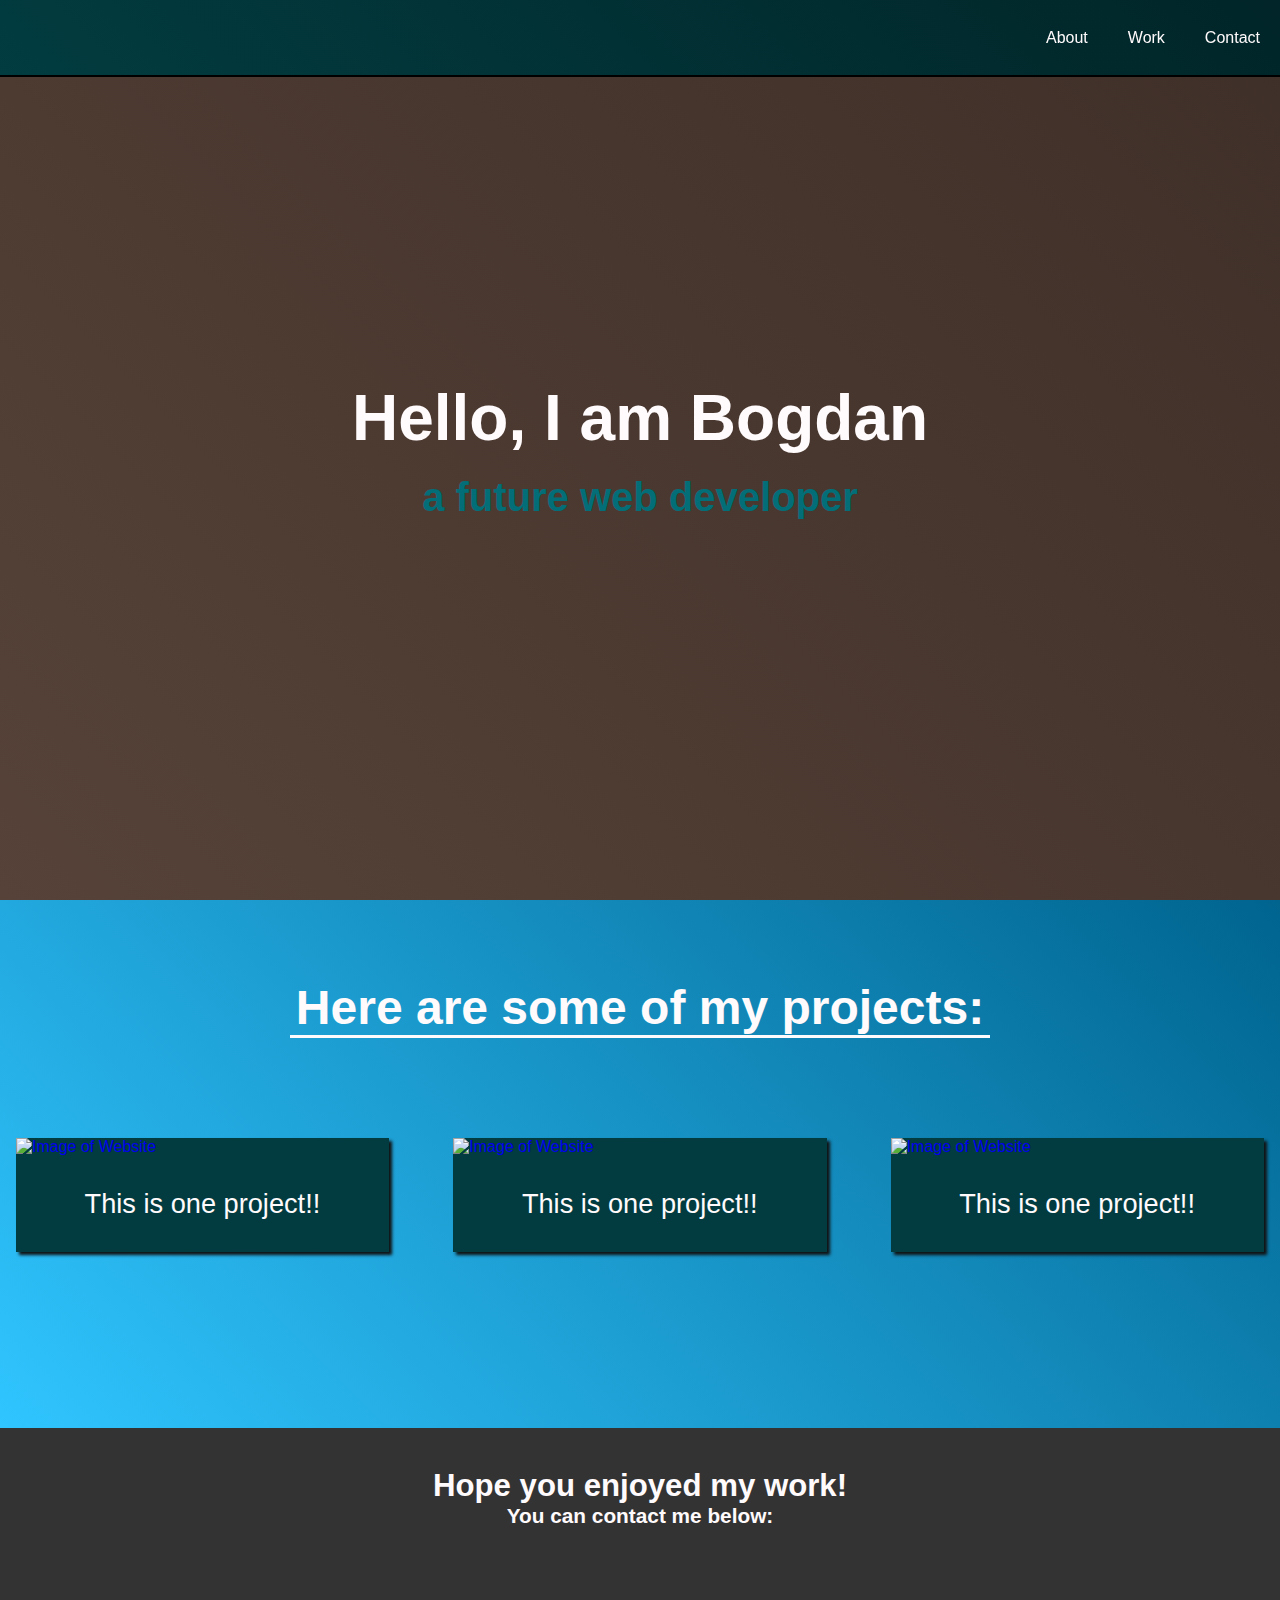
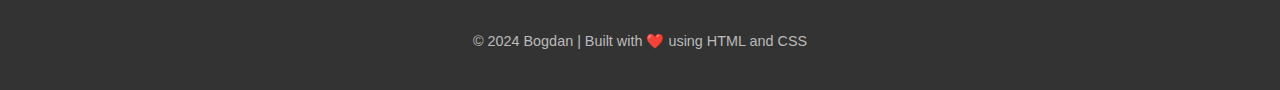
==== index.html @ 57579303 "made main page responsive for mobile" ====
<!DOCTYPE html>

<html lang="en">
  <head>
    <meta charset="utf-8" />
    <meta name="viewport" content="width=device-width, initial-scale=1.0" />
    <title>MyPage</title>
    <link rel="stylesheet" href="styles.css" />
    <link rel="stylesheet" href="assets/css/all.min.css" />
    <link rel="stylesheet" href="assets/css/fontawesome.min.css" />
  </head>
  <body>
    <nav id="navbar" class="navbar">
      <div class="nav-section">
        <a href="#welcome-section">About</a>
      </div>
      <div class="nav-section">
        <a href="#projects">Work</a>
      </div>
      <div class="nav-section">
        <a href="#contact-section">Contact</a>
      </div>
    </nav>
    <section id="welcome-section" class="welcome-section">
      <h1>Hello, I am Bogdan</h1>
      <h2>a future web developer</h2>
    </section>
    <section id="projects" class="project-section">
      <h2 class="project-header">Here are some of my projects:</h2>
      <div class="project-grid">
        <a href="#" class="project-tile">
          <img
            class="project-image"
            src="https://cdn.freecodecamp.org/testable-projects-fcc/images/tribute.jpg"
            alt="Image of Website"
          />
          <p class="project-text">
            <span class="code"> /* </span> This is one project!!
            <span class="code"> */ </span>
          </p>
        </a>
        <a href="#" class="project-tile">
          <img
            class="project-image"
            src="https://cdn.freecodecamp.org/testable-projects-fcc/images/tribute.jpg"
            alt="Image of Website"
          />
          <p class="project-text">
            <span class="code"> /* </span> This is one project!!
            <span class="code"> */ </span>
          </p>
        </a>
        <a href="#" class="project-tile">
          <img
            class="project-image"
            src="https://cdn.freecodecamp.org/testable-projects-fcc/images/tribute.jpg"
            alt="Image of Website"
          />
          <p class="project-text">
            <span class="code"> /* </span> This is one project!!
            <span class="code"> */ </span>
          </p>
        </a>
      </div>
    </section>
    <section id="contact-section" class="contact-section">
      <div class="contact-header">
        <h2>Hope you enjoyed my work!</h2>
        <h4>You can contact me below:</h4>
      </div>
      <div class="contact-links">
        <a
          href="https://github.com/suddeNslow"
          id="profile-link"
          target="_blank"
          ><i class="fa-brands fa-github"></i>
        </a>
        <a
          href="https://www.facebook.com/valceanu.bogdan.9"
          id="profile-link"
          target="_blank"
          ><i class="fa-brands fa-facebook"></i>
        </a>
        <a
          href="https://www.linkedin.com/in/bogdan-gabriel-valceanu-432ab8338/"
          id="profile-link"
          target="_blank"
          ><i class="fa-brands fa-linkedin"></i>
        </a>
        <button id="profile-link" class="tooltip" tabindex="0">
          <i class="fa-brands fa-discord"></i>
          <span class="tooltip-text" tabindex="0"
            >Add me on Discord: <br />
            suddenslow</span
          >
        </button>
      </div>
      <div class="footer-text">
        <p>&copy; 2024 Bogdan | Built with ❤️ using HTML and CSS</p>
      </div>
    </section>
  </body>
</html>
---- styles.css ----
* {
  padding: 0;
  margin: 0;
  font-family: "Franklin Gothic Medium", "Arial Narrow", Arial, sans-serif;
}

:root {
  --nav-color: #023c40;
  --nav-color-gradient: #012528;
  --welcome-color: #564238;
  --welcome-color-gradient: #3e2f28;
  --background-color: #30c5ff;
  --background-color-gradient: #00648f;
  --text-color: #fffafb;
  --footer-color: #333333;
  --hover-color: #ff7f50;
}

/*Navbar section*/

.navbar {
  /*Display stuff*/
  display: flex;
  align-items: center;
  justify-content: end;
  /*Positioning stuff*/
  position: fixed;
  left: 0;
  top: 0;
  /*Box model stuff*/
  width: 100%;
  height: 75px;
  background: linear-gradient(
    45deg,
    var(--nav-color),
    var(--nav-color-gradient)
  );
  box-shadow: 0 2px 0 #000000;
}

.nav-section {
  height: 100%;
}

.navbar a {
  display: flex;
  align-items: center;
  justify-content: center;
  height: 100%;
  padding: 0 20px;
  text-decoration: none;
  color: var(--text-color);
}

.navbar a:hover {
  background-color: #036e77;
}

/*Welcome section*/

.welcome-section {
  display: flex;
  flex-direction: column;
  justify-content: center;
  align-items: center;
  height: 100svh;
  color: var(--text-color);
  background: linear-gradient(
    45deg,
    var(--welcome-color),
    var(--welcome-color-gradient)
  );
}

.welcome-section h1 {
  font-size: 4rem;
  margin: 10px 0;
  text-align: center;
}

.welcome-section h2 {
  font-size: 2.5rem;
  text-align: center;
  margin: 10px 0;
  color: #036e77;
}

/*Project section*/

.project-section {
  display: flex;
  flex-direction: column;
  justify-content: center;
  align-items: center;
  padding: 5rem 1rem;
  background: linear-gradient(
    45deg,
    var(--background-color),
    var(--background-color-gradient)
  );
}

.project-header {
  font-size: 3rem;
  max-width: 700px;
  margin-bottom: 100px;
  border-bottom: 0.2rem solid var(--text-color);
  color: var(--text-color);
  text-align: center;
  width: 100%;
}

.project-grid {
  display: grid;
  grid-template-columns: repeat(auto-fit, minmax(320px, 1fr));
  grid-gap: 4rem;
  width: 100%;
  max-width: 1280px;
  margin: 0 auto;
  margin-bottom: 6rem;
}

.project-tile {
  background-color: var(--nav-color);
  text-decoration: none;
  box-shadow: 3px 3px 3px #111111;
}

.project-image {
  height: calc(100% - 7rem);
  width: 100%;
  object-fit: cover;
}

.project-text {
  font-size: 1.7rem;
  padding: 2rem 0.5rem;
  color: var(--text-color);
  text-align: center;
}

.code {
  color: var(--nav-color);
  transition: color 0.3s ease-out;
}

.project-tile:hover .code {
  color: var(--hover-color);
}

/* Contact Section (Footer) */
.contact-section {
  background-color: var(--footer-color);
  color: var(--text-color);
  text-align: center;
  padding: 40px 20px;
  font-size: 1.3rem;
}

.contact-links {
  margin-top: 20px;
}

.contact-links #profile-link {
  color: #00bcd4;
  text-decoration: none;
  margin: 0 10px;
  font-size: 2.5rem;
  font-weight: bold;
  transition: color 0.3s ease;
}

.contact-links #profile-link:hover {
  color: var(--hover-color);
}

.footer-text {
  margin-top: 40px;
  font-size: 0.9rem;
  color: #bbb;
}

/* Tooltip Container */
.tooltip {
  position: relative;
  display: inline-block;
  cursor: pointer;
  background: none;
  border: none;
  color: inherit;
}

/* Tooltip Text */
.tooltip .tooltip-text {
  visibility: hidden; /* Hidden by default */
  background-color: #555;
  color: var(--text-color);
  text-align: center;
  cursor: default;
  padding: 5px 15px;
  border-radius: 5px;
  position: absolute;
  top: 100%;
  left: 50%;
  transform: translateX(-50%);
  z-index: 10;
  font-size: 0.9rem;
  opacity: 0; /* Hidden by default */
  transition: opacity 0.3s ease;
  white-space: nowrap;
  pointer-events: auto; /* Allow interaction with the text */
  user-select: text; /* Allow text selection */
}

/* Show Tooltip on Focus or Hover */
.tooltip:focus .tooltip-text,
.tooltip:hover .tooltip-text {
  visibility: visible;
  opacity: 1;
}

/* Allow Focus on Tooltip Text */
.tooltip .tooltip-text:focus {
  outline: none;
  visibility: visible;
  opacity: 1;
}

@media (max-width: 768px) {
  /* Navbar Adjustments */
  .navbar {
    height: 60px;
  }

  .navbar a {
    font-size: 1rem;
    padding: 0 10px;
  }

  /* Welcome Section */

  .welcome-section h1 {
    font-size: 2rem; /* Smaller heading size */
  }

  .welcome-section h2 {
    font-size: 1.2rem; /* Adjust subheading */
  }

  /* Project Section */
  .project-header {
    font-size: 2rem;
    margin-bottom: 50px;
    border-bottom: none;
  }

  .project-grid {
    grid-template-columns: repeat(auto-fit, minmax(240px, 1fr));
    grid-gap: 2rem; /* Smaller gaps */
  }

  .project-tile {
    max-width: 300px;
    margin: 0 auto;
  }

  .project-image {
    height: auto;
    max-height: 200px;
  }

  .project-text {
    font-size: 1rem;
    padding: 1rem;
  }

  .contact-section {
    font-size: 1rem;
    padding: 20px 10px;
  }

  .footer-text {
    font-size: 0.8rem; /* Make footer text smaller */
    margin-top: 25px; /* Adjust spacing */
  }

  .contact-links {
    margin-top: 10px; /* Reduce margin */
  }

  .contact-links #profile-link {
    font-size: 2rem; /* Scale down icon size */
    margin: 0 5px; /* Reduce spacing between icons */
  }

  .tooltip .tooltip-text {
    font-size: 0.8rem; /* Smaller tooltip text */
    padding: 5px; /* Reduce padding */
    white-space: normal; /* Allow wrapping of long text */
  }
}
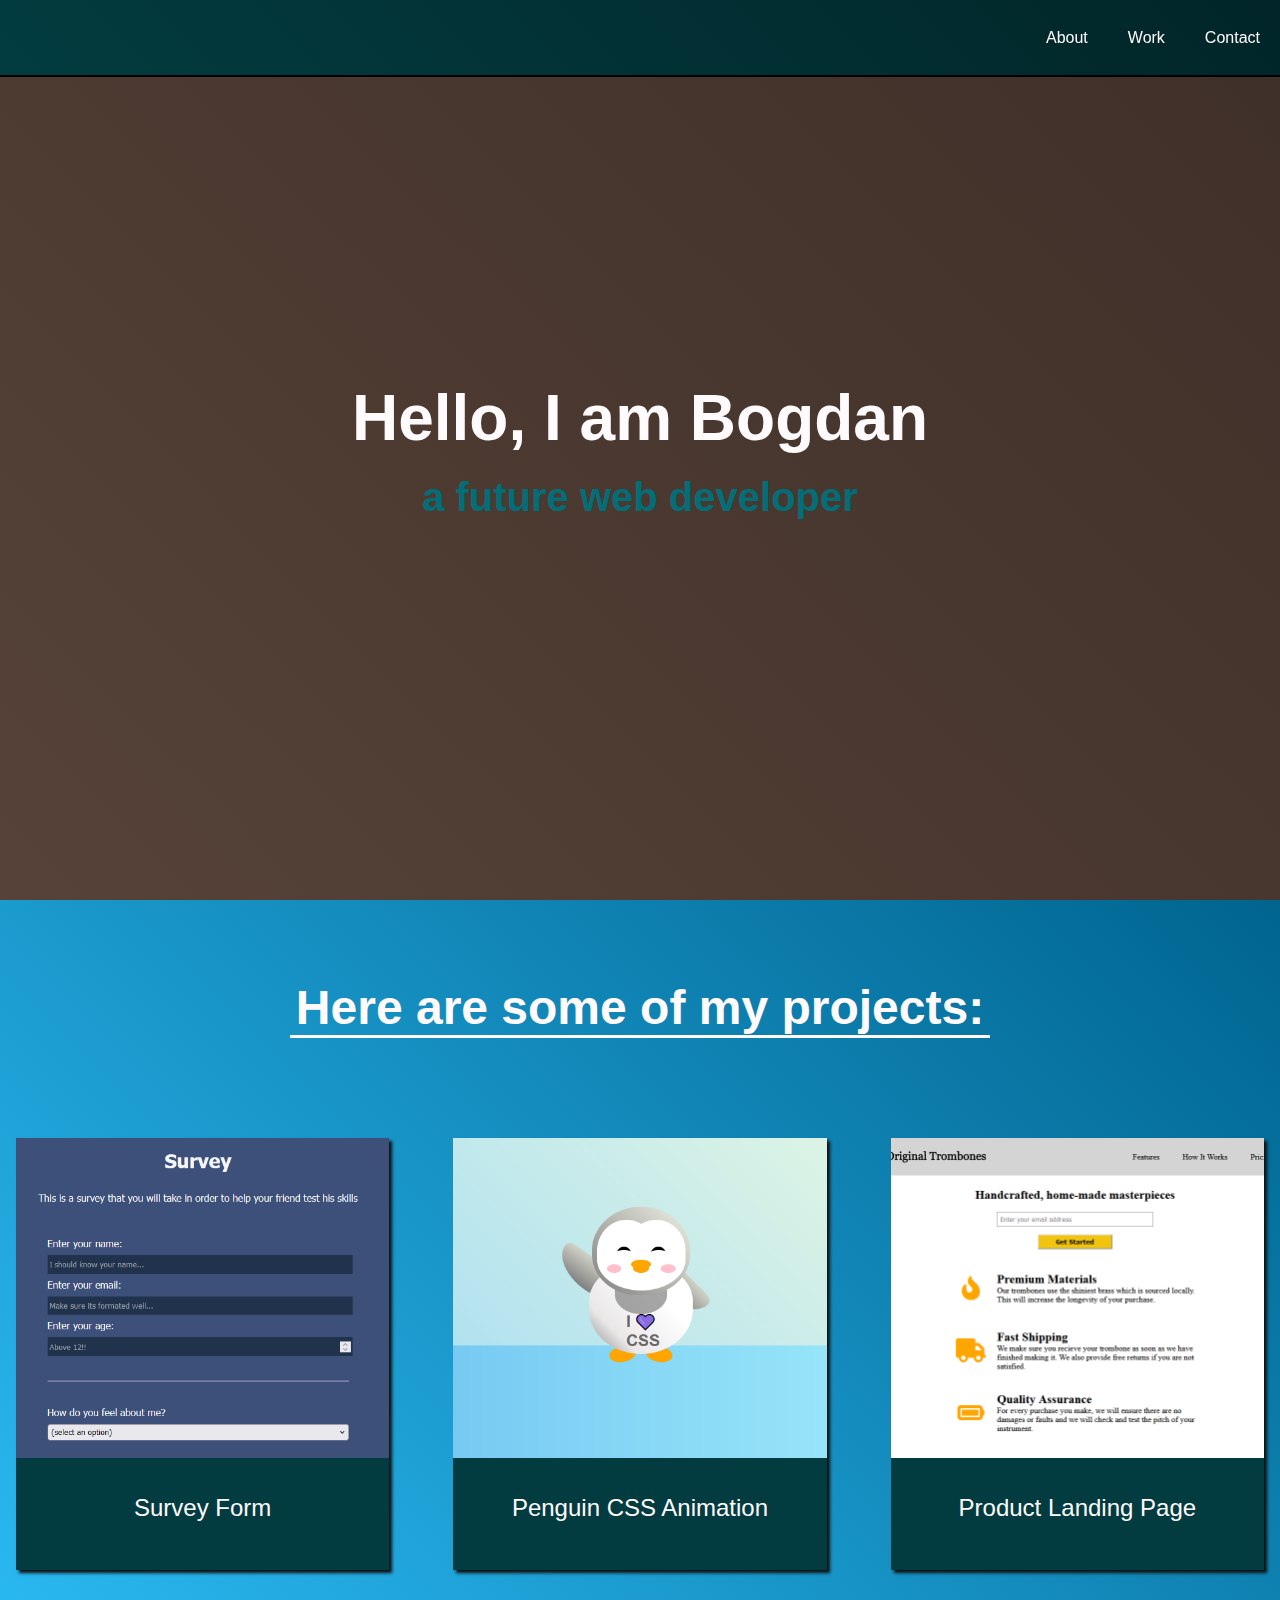
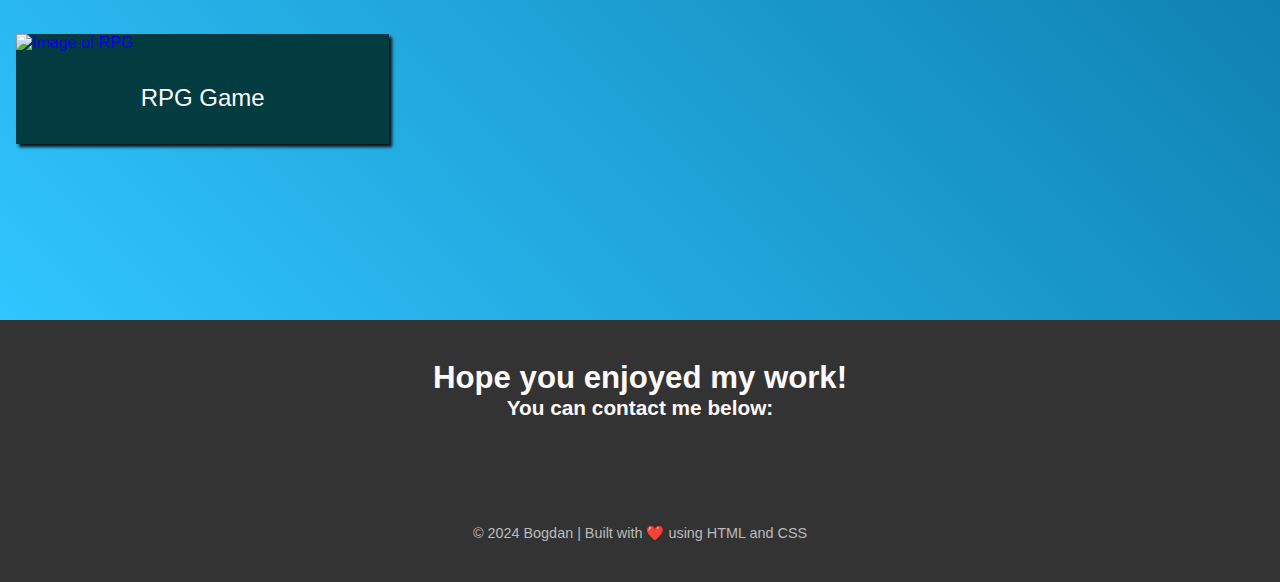
==== commit 1ae5409c: "added RPG" ====
--- a/index.html
+++ b/index.html
@@ -28,36 +28,56 @@
     <section id="projects" class="project-section">
       <h2 class="project-header">Here are some of my projects:</h2>
       <div class="project-grid">
-        <a href="#" class="project-tile">
+        <a
+          href="/Responsive Web Design/1 Survey Form/main.html"
+          class="project-tile"
+        >
           <img
             class="project-image"
-            src="https://cdn.freecodecamp.org/testable-projects-fcc/images/tribute.jpg"
-            alt="Image of Website"
+            src="/Responsive Web Design/1 Survey Form/Survey.PNG"
+            alt="Image of Survey"
           />
           <p class="project-text">
-            <span class="code"> /* </span> This is one project!!
+            <span class="code"> /* </span> Survey Form
             <span class="code"> */ </span>
           </p>
         </a>
-        <a href="#" class="project-tile">
+        <a
+          href="/Responsive Web Design/3 Waving Penguin/index.html"
+          class="project-tile"
+        >
           <img
             class="project-image"
-            src="https://cdn.freecodecamp.org/testable-projects-fcc/images/tribute.jpg"
-            alt="Image of Website"
+            src="/Responsive Web Design/3 Waving Penguin/Penguin.PNG"
+            alt="Image of Penguin CSS"
           />
           <p class="project-text">
-            <span class="code"> /* </span> This is one project!!
+            <span class="code"> /* </span> Penguin CSS Animation
             <span class="code"> */ </span>
           </p>
         </a>
-        <a href="#" class="project-tile">
+        <a
+          href="/Responsive Web Design/4 Product Landing Page/main.html"
+          class="project-tile"
+        >
           <img
             class="project-image"
-            src="https://cdn.freecodecamp.org/testable-projects-fcc/images/tribute.jpg"
-            alt="Image of Website"
+            src="/Responsive Web Design/4 Product Landing Page/Capture.PNG"
+            alt="Image of Landing Page"
           />
           <p class="project-text">
-            <span class="code"> /* </span> This is one project!!
+            <span class="code"> /* </span> Product Landing Page
+            <span class="code"> */ </span>
+          </p>
+        </a>
+        <a href="/JS/1 RPG/index.html" class="project-tile">
+          <img
+            class="project-image"
+            src="/JS/1 RPG/RPG.PNG"
+            alt="Image of RPG"
+          />
+          <p class="project-text">
+            <span class="code"> /* </span> RPG Game
             <span class="code"> */ </span>
           </p>
         </a>
--- a/styles.css
+++ b/styles.css
@@ -133,7 +133,7 @@
 }
 
 .project-text {
-  font-size: 1.7rem;
+  font-size: 1.5rem;
   padding: 2rem 0.5rem;
   color: var(--text-color);
   text-align: center;
@@ -260,18 +260,20 @@
   }
 
   .project-tile {
-    max-width: 300px;
     margin: 0 auto;
   }
 
   .project-image {
-    height: auto;
-    max-height: 200px;
+    height: calc(100% - 5rem);
   }
 
   .project-text {
     font-size: 1rem;
     padding: 1rem;
+  }
+
+  .code {
+    display: none; /* Hide the .code elements on mobile */
   }
 
   .contact-section {
@@ -299,3 +301,10 @@
     white-space: normal; /* Allow wrapping of long text */
   }
 }
+
+@media (max-width: 542px) {
+  .project-text {
+    font-size: 1.5rem;
+    padding: 1rem;
+  }
+}
